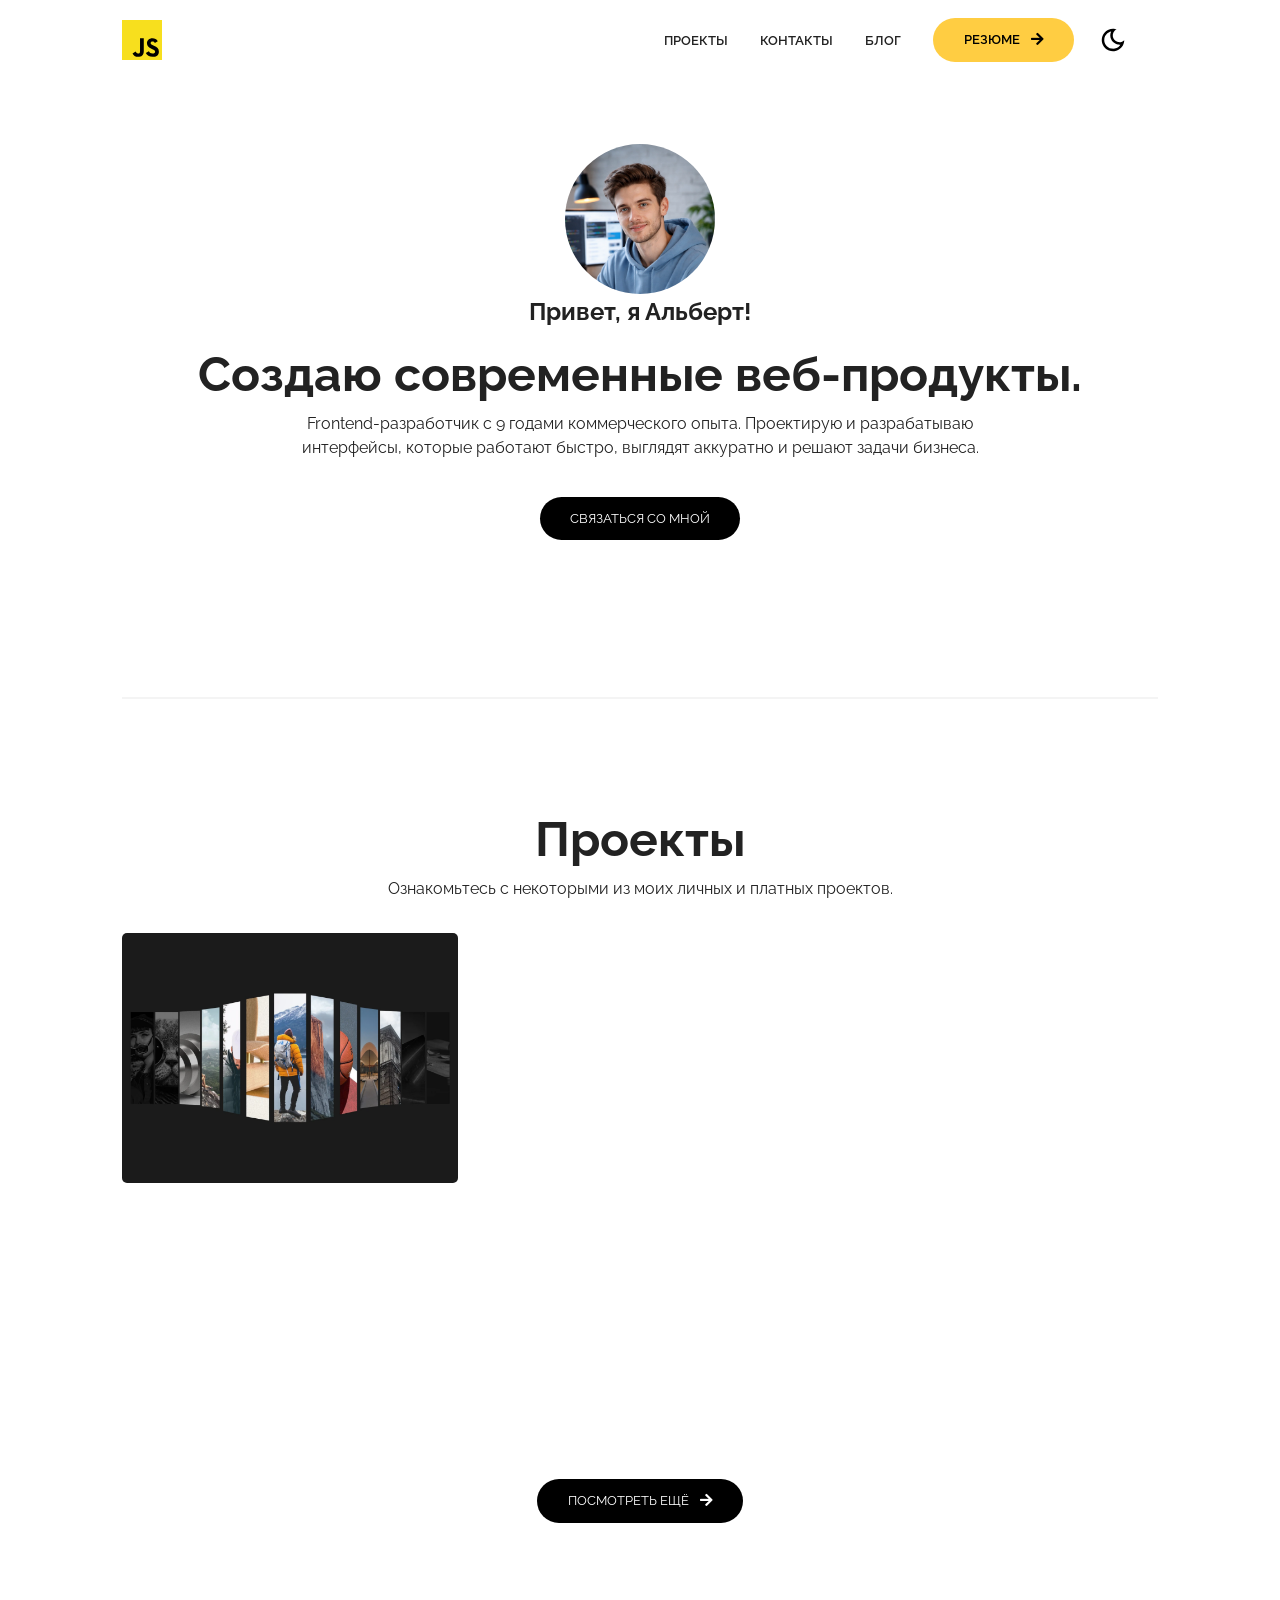
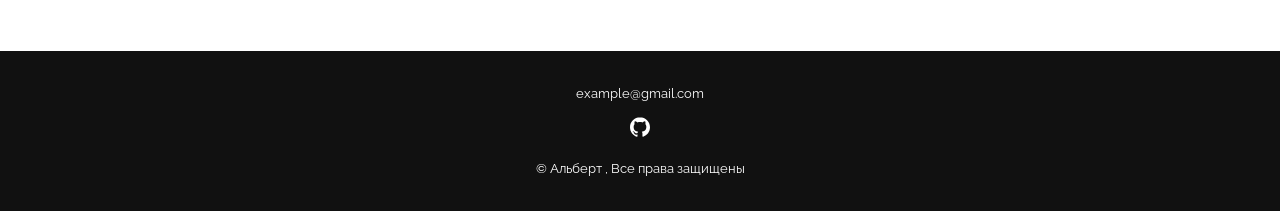
==== index.html @ a7bfbeb8 "projects page created" ====
<!DOCTYPE html>
<html lang="ru">
	<head>
		<meta charset="UTF-8" />
		<meta http-equiv="X-UA-Compatible" content="IE=edge" />
		<meta name="viewport" content="width=device-width, initial-scale=1.0" />
		<!-- Primary Meta Tags -->
		<title>Alberts Portfolio</title>
		<meta name="title" content="Alberts Portfolio" />
		<meta
			name="description"
			content="Build or customize your portfolio website using this super easy template. Free to use if you are a member of the community or a contributor to this project"
		/>

		<!-- Link -->
		<link rel="icon" type="image/png" href="./assets/favicon/favicon-96x96.png" sizes="96x96" />
		<link rel="icon" type="image/svg+xml" href="./assets/favicon/favicon.svg" />
		<link rel="shortcut icon" href="/favicon.ico" />
		<link rel="apple-touch-icon" sizes="180x180" href="./assets/favicon/apple-touch-icon.png" />
		<meta name="apple-mobile-web-app-title" content="Alberts Portfolio" />
		<link rel="manifest" href="./assets/favicon/site.webmanifest" />
		<link
			rel="stylesheet"
			href="https://use.fontawesome.com/releases/v5.15.4/css/all.css"
			integrity="sha384-DyZ88mC6Up2uqS4h/KRgHuoeGwBcD4Ng9SiP4dIRy0EXTlnuz47vAwmeGwVChigm"
			crossorigin="anonymous"
		/>
		<link rel="stylesheet" href="css/style.css" />
		<link rel="stylesheet" href="css/utilities.css" />
	</head>
	<body>
		<header id="hero">
			<!-- Navbar -->
			<nav class="navbar">
				<div class="container">
					<!-- Logo -->
					<h1 id="logo">
						<a href="/"
							><img src="./assets/logo.svg" alt="Your Logo"
						/></a>
					</h1>
					<!-- Navbar links -->
					<ul class="nav-menu">
						<li><a class="nav-link" href="#projects">ПРОЕКТЫ</a></li>
						<li><a class="nav-link" href="#">КОНТАКТЫ</a></li>
						<li><a class="nav-link" href="#">БЛОГ</a></li>
						<li>
							<a
								class="nav-link btn btn-primary"
								href="/"
								>РЕЗЮМЕ <i class="fas fa-arrow-right"></i
							></a>
						</li>

						<!-- Toggle switch -->
						<div class="theme-switch">
							<input type="checkbox" id="switch" />
							<label class="toggle-icons" for="switch">
								<img class="moon" src="assets/moon.svg" />
								<img class="sun" src="assets/sun.svg" />
							</label>
						</div>
						<!-- Hamburger menu -->
					</ul>
					<div class="hamburger">
						<span class="bar"></span>
						<span class="bar"></span>
						<span class="bar"></span>
					</div>
				</div>
			</nav>

			<section class="header-container">
				<img
					class="profile-image"
					src="assets/profile-image.webp"
					alt=""
				/>
				<h1>Привет, я Альберт!</h1>

				<div class="content-text">
					<h2>Создаю современные веб-продукты.</h2>

					<p>
						Frontend-разработчик с 9 годами коммерческого опыта. Проектирую и разрабатываю интерфейсы, которые работают быстро, выглядят аккуратно и решают задачи бизнеса.
					</p>
				</div>
				<a
					href="https://github.com/418ert"
					class="btn btn-secondary"
					target="_blank"
					>Связаться со мной</a
				>
			</section>
		</header>

		<!-- Projects -->
		<section id="projects" class="project-container container">
			<div class="division"></div>
			<div class="content-text">
				<h2>Проекты</h2>
				<p>Ознакомьтесь с некоторыми из моих личных и платных проектов.</p>
			</div>

			<article class="project">
				<!-- Project 1 -->
				<div href="" class="card">
					<div class="project-info">
						<div class="project-bio">
							<h3>Gallery</h3>
							<p>HTML, CSS</p>
						</div>

						<div class="project-link">
							<a href="https://github.com/nextc0ders/natural_forest" target="_blank"><i class="fab fa-github"></i></a>
							<a href="https://nextc0ders.github.io/natural_forest/" target="_blank"><i class="fas fa-globe"></i></a>
						</div>
					</div>
				</div>

				<!-- Project 2 -->
				<div href="" class="card">
					<div class="project-info">
						<div class="project-bio">
							<h3>Project Two</h3>
							<p>React, Redux, SASS</p>
						</div>

						<div class="project-link">
							<a href="#" target="_blank"><i class="fab fa-github"></i></a>
							<a href="#" target="_blank"><i class="fas fa-globe"></i></a>
						</div>
					</div>
				</div>

				<!-- Porject 3 -->
				<div href="" class="card">
					<div class="project-info">
						<div class="project-bio">
							<h3>Project Three</h3>
							<p>React, Redux, SASS</p>
						</div>

						<div class="project-link">
							<a href="#" target="_blank"><i class="fab fa-github"></i></a>
							<a href="#" target="_blank"><i class="fas fa-globe"></i></a>
						</div>
					</div>
				</div>

				<!-- Project 4 -->
				<div href="" class="card">
					<div class="project-info">
						<div class="project-bio">
							<h3>Project Four</h3>
							<p>React, Redux, SASS</p>
						</div>

						<div class="project-link">
							<a href="#" target="_blank"><i class="fab fa-github"></i></a>
							<a href="#" target="_blank"><i class="fas fa-globe"></i></a>
						</div>
					</div>
				</div>

				<!-- Project 5 -->
				<div href="" class="card">
					<div class="project-info">
						<div class="project-bio">
							<h3>Project Five</h3>
							<p>React, Redux, SASS</p>
						</div>

						<div class="project-link">
							<a href="#" target="_blank"><i class="fab fa-github"></i></a>
							<a href="#" target="_blank"><i class="fas fa-globe"></i></a>
						</div>
					</div>
				</div>

				<!-- Project 6 -->
				<div href="" class="card">
					<div class="project-info">
						<div class="project-bio">
							<h3>Project Six</h3>
							<p>React, Redux, SASS</p>
						</div>

						<div class="project-link">
							<a href="#" target="_blank"><i class="fab fa-github"></i></a>
							<a href="#" target="_blank"><i class="fas fa-globe"></i></a>
						</div>
					</div>
				</div>
			</article>

			<a href="/pages/projects.html" class="btn btn-secondary"
				target="_blank" >Посмотреть ещё <i class="fas fa-arrow-right"></i
			></a>
		</section>

		<footer id="footer">
			<div class="container">
				<a href="mailto:example@gmail.com">example@gmail.com</a>
				<!-- Social links -->
				<div class="social">
					<a href="https://github.com/418ert" target="_blank"><img src="./assets/github-icon.svg" alt="GitHub" /></a>
				</div>
				<p>&copy; Альберт <span id="datee"></span>, Все права защищены</p>
			</div>
		</footer>
		<script src="js/script.js"></script>
	</body>
</html>
---- css/style.css ----
/* This is the required project styling. Will contain essential CSS styles like:
   * Flex property
   * Grid layout
   * Cards and sections
*/

@import url(https://fonts.googleapis.com/css?family=Raleway:100,200,300,regular,500,600,700,800,900,100italic,200italic,300italic,italic,500italic,600italic,700italic,800italic,900italic);

/* variables */
:root {
  /* Colors */
  --primary-color: #ffcd42;
  --secondary-color: #ffd35c;
  --bg-primary: #ffffff;
  --text-color: #222222;
  --text-color-two: #ffffff;
  --bg-secondary: #000000;
  --card-background: #f4f4f4;
  --bg-secondary-two: #111111;

  --shadow: 0 10px 40px rgba(0, 0, 0, 0.2);

  /* Font Weight */
  --weight-small: 400;
  --weight-semibold: 600;
  --weight-bold: 800;

  /* Max width */
  --width-small: 600px;
  --width-medium: 1100px;
  --width-large: 1300px;
}

[data-theme="dark"] {
  --primary-color: #ffcd42;
  --secondary-color: #ffd35c;
  --bg-primary: #000000;
  --text-color: #ffffff;
  --text-color-two: #222222;
  --bg-secondary: #ffffff;
  --card-background: #111111;
  --bg-secondary-two: #f4f4f4;
  --shadow: 0 2px 10px rgba(95, 95, 95, 0.2);
}

html {
  font-size: 100%;
  scroll-behavior: smooth;
}

/* Reset default styling */
* {
  margin: 0;
  padding: 0;
  box-sizing: border-box;
}

ul {
  list-style: none;
}

a {
  text-decoration: none;
  color: var(--text-color);
}

/* Main styling */
body {
  background: var(--bg-primary);
  color: var(--text-color);
  font-family: "Raleway", sans-serif;
  line-height: 1.5;
}

/* Navbar */
.navbar {
  position: fixed;
  top: 0;
  left: 0;
  right: 0;
  z-index: 20;
  background: var(--bg-primary);
}

.navbar .container {
  display: flex;
  align-items: center;
  justify-content: space-between;
  z-index: 20;
  height: 80px;
  width: 100%;
}

.navbar .nav-menu {
  display: flex;
  align-items: center;
  background: var(--bg-primary);
}

.navbar .nav-link {
  margin: 0 1rem;
  font-size: 0.8rem;
  font-weight: var(--weight-semibold);
}

.navbar #logo img {
  display: block;
  width: 40px;
}

.navbar .btn {
  margin-right: 1.5rem;
}

.fas.fa-arrow-right {
  margin-left: 0.5rem;
  font-size: 0.9rem;
}

/* hamburger */
.hamburger {
  margin-bottom: 0.1rem;
  display: none;
}

.bar {
  display: block;
  width: 23px;
  height: 3px;
  margin: 4px auto;
  transition: all 0.3s ease-in-out;
  border-radius: 30px;
  background-color: var(--bg-secondary);
}

/* Hero section */
#hero {
  display: flex;
  flex-direction: column;
  height: 100%;
}

.profile-image {
  width: 150px;
  border-radius: 50%;
  animation: bounce 1s infinite alternate;
}

@keyframes bounce {
  from {
    transform: translateY(0px);
  }

  to {
    transform: translateY(-10px);
  }
}

.division {
  width: 100%;
  height: 2px;
  background-color: var(--card-background);
  margin: 5.5rem 0;
}
/* Projects */
#projects {
  display: flex;
  flex-direction: column;
  margin: 2rem auto 5rem;
}

#projects .btn {
  align-self: center;
  margin: 2rem 0;
}

.project {
  display: grid;
  grid-template-columns: repeat(3, 1fr);
  grid-auto-rows: minmax(250px, auto);
  grid-gap: 0.9rem;
}

.card .project-bio p {
  font-size: 0.83rem;
}

.card .project-bio h3 {
  font-size: 0.9rem;
}

.project-info {
  display: flex;
  justify-content: space-between;
  opacity: 0;
  position: relative;
  transition: 0.5s ease-in-out;
}

.project-bio {
  display: flex;
  flex-direction: column;
  justify-content: flex-end;
  position: relative;
  top: 160px;
  left: 10px;
}

/* Footer */
#footer {
  background: #111111;
}

#footer .container {
  display: flex;
  flex-direction: column;
  align-items: center;
  justify-content: center;
  color: #ffffff;
  min-height: 160px;
  text-align: center;
}

#footer a {
  font-size: 0.8rem;
  color: #fff;
}

#footer a:hover {
  opacity: 0.6;
}

#footer .social {
  margin: 0.9rem 0;
}

#footer .social img {
  width: 20px;
  height: 20px;
}

#footer .social a {
  margin: 0 0.5rem;
}

#footer p {
  font-size: 0.8rem;
}

/* Responsiveness */

@media (max-width: 1000px) {
  .project {
    display: grid;
    grid-template-columns: repeat(2, 1fr);
  }
}

@media (max-width: 768px) {
}

@media (max-width: 670px) {
  .navbar .nav-menu {
    position: fixed;
    right: -100vw;
    top: 4.5rem;
    flex-direction: column;
    width: calc(80% - 10px);
    transition: 0.3s;
    box-shadow: var(--shadow);
    padding: 2rem;
    border-radius: 5px;
    align-items: flex-start;
  }

  .navbar .btn {
    margin: 0;
    margin-top: 1rem;
  }

  .nav-menu.active {
    right: 20px;
  }

  .nav-menu .nav-link {
    font-size: 0.9rem;
    margin: 0 0.2rem;
  }

  .nav-menu li {
    margin-bottom: 0.5rem;
    width: 100%;
  }

  .nav-menu .btn {
    width: 100%;
    text-align: center;
    margin-top: 0.5rem;
  }

  .hamburger {
    display: block;
    cursor: pointer;
    padding: 0.2rem 0.4rem;
  }

  .hamburger.active {
    border: 1px dotted gray;
  }

  .hamburger.active .bar:nth-child(2) {
    opacity: 0;
  }

  .hamburger.active .bar:nth-child(1) {
    transform: translateY(6px) rotate(45deg);
  }

  .hamburger.active .bar:nth-child(3) {
    transform: translateY(-8px) rotate(-45deg);
  }
}

@media (max-width: 600px) {
  .project {
    display: grid;
    grid-template-columns: 1fr;
  }

  .header-container .btn {
    border-radius: 5px;
    width: 80%;
  }
}
---- css/utilities.css ----
/* ?This is where reusable styling of this template will be. 
   !Will contain things like:
   * Button styling
   * Background color styling
   * padding and margin
*/

.container {
  max-width: var(--width-medium);
  margin: 0 auto;
  padding: 1rem 2rem;
}

h1::selection,
h2::selection {
  color: #111;
  background: var(--primary-color);
}

/* Buttons */
.btn {
  display: inline-block;
  padding: 0.75rem 1.9rem;
  border-radius: 30px;
  text-transform: uppercase;
  font-size: 0.82rem;
  transition: 0.3s;
}

.btn-primary {
  background: var(--primary-color);
  color: #000000;
}

.btn-secondary {
  margin: 5px 0;
  background-color: var(--bg-secondary);
  color: var(--bg-primary);
}

/* add hover to resume button */
.btn-primary:hover {
  background: var(--secondary-color);
}

/* Dark mode toggle */
#switch {
  display: none;
}

.toggle-icons {
  display: flex;
  justify-content: space-between;
  align-items: center;
  cursor: pointer;
}

.toggle-icons > img {
  transition: 0.6s cubic-bezier(0.23, 1, 0.32, 1);
  width: 30px;
}

.moon {
  transform: rotate(10deg);
}

#switch:checked + .toggle-icons .moon {
  transform: rotate(250deg);
}

#switch:checked + .toggle-icons .sun {
  transform: rotate(100deg);
}

/* Header Container */
.header-container {
  display: flex;
  flex-direction: column;
  align-items: center;
  justify-content: center;
  margin-top: 8rem;
  padding: 1rem;
}

.header-container > div {
  margin-top: 1rem;
}

.content-text {
  text-align: center;
  margin: 1.5rem 0;
}

.content-text h2 {
  font-size: 3rem;
  line-height: 1.2;
  transition: 0.2s ease-in-out;
}

.content-text p {
  padding: 0.5rem;
  margin: 0 auto;
  max-width: 700px;
}

/* Project cards */
.card {
  padding: 1rem;
  background: var(--card-background);
  color: #ffffff;
  border-radius: 5px;
  transition: 0.4s ease-in-out;
  cursor: pointer;
}

.card a {
  color: #ffffff;
  transition: 0.25s ease-in-out;
  font-size: 1.1rem;
  margin-right: 0.3rem;
}

.card a:hover {
  color: var(--primary-color);
}

.card:hover {
  box-shadow: inset 0 100px 1000px 10px rgba(0, 0, 0, 0.8);
}

.card:hover .project-info {
  opacity: 1;
}

/* Project Images */

/* project 1 */
.card:nth-child(1) {
  background: url(../assets/project/gallery.webp) center center/cover;
}

/* Project 2 */
.card:nth-child(2) {
  background: url(../assets/project/project-two.png) center center/cover;
}

/* Project 3 */
.card:nth-child(3) {
  background: url(../assets/project/project-three.png) center center/cover;
}

/* Project 4 */
.card:nth-child(4) {
  background: url(../assets/project/project-four.png) center center/cover;
}

/* Project 5 */
.card:nth-child(5) {
  background: url(../assets/project/project-five.png) center center/cover;
}

/* Project 6 */
.card:nth-child(6) {
  background: url(../assets/project/project-six.png) center center/cover;
}

/* Media Queries */
@media (max-width: 768px) {
  .header-container {
    margin-top: 7rem;
    text-align: center;
  }

  .content-text h2 {
    font-size: 2.5rem;
  }
}
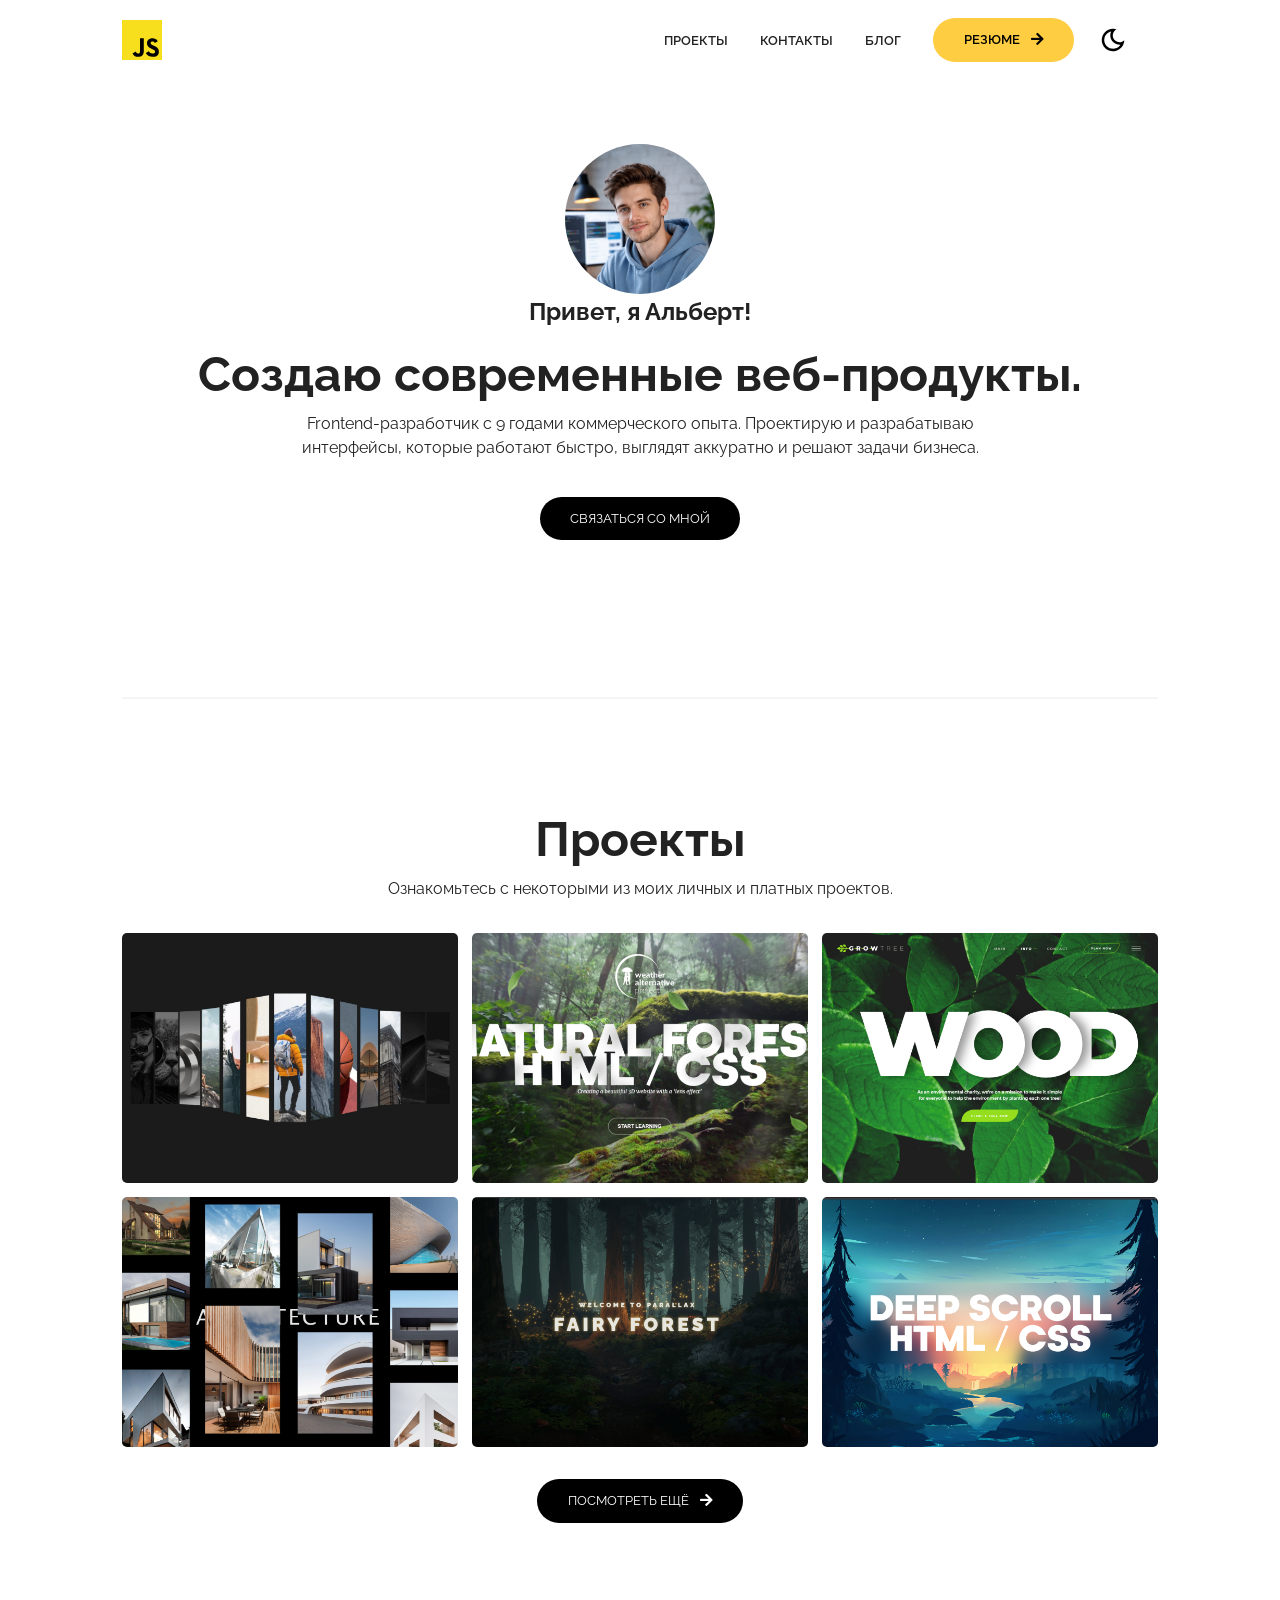
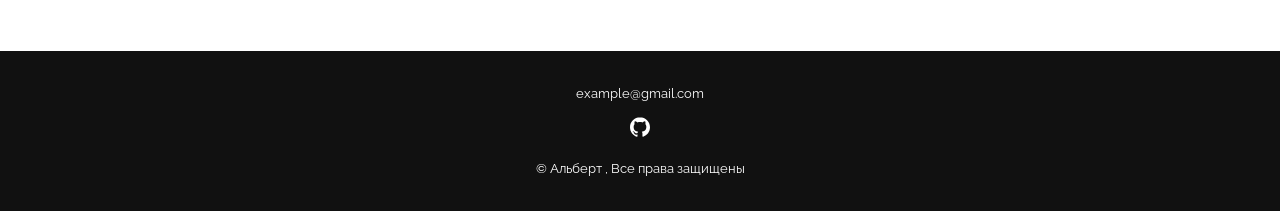
==== commit 506ef201: "update images, code fix" ====
--- a/index.html
+++ b/index.html
@@ -41,9 +41,9 @@
 					</h1>
 					<!-- Navbar links -->
 					<ul class="nav-menu">
-						<li><a class="nav-link" href="#projects">ПРОЕКТЫ</a></li>
-						<li><a class="nav-link" href="#">КОНТАКТЫ</a></li>
-						<li><a class="nav-link" href="#">БЛОГ</a></li>
+						<li><a class="nav-link" href="/#projects">ПРОЕКТЫ</a></li>
+						<li><a class="nav-link" href="/pages/contacts.html">КОНТАКТЫ</a></li>
+						<li><a class="nav-link" href="/pages/blog.html">БЛОГ</a></li>
 						<li>
 							<a
 								class="nav-link btn btn-primary"
@@ -56,8 +56,8 @@
 						<div class="theme-switch">
 							<input type="checkbox" id="switch" />
 							<label class="toggle-icons" for="switch">
-								<img class="moon" src="assets/moon.svg" />
-								<img class="sun" src="assets/sun.svg" />
+								<img class="moon" src="assets/moon.svg"  alt="icon"/>
+								<img class="sun" src="assets/sun.svg"  alt="icon"/>
 							</label>
 						</div>
 						<!-- Hamburger menu -->
@@ -112,33 +112,33 @@
 						</div>
 
 						<div class="project-link">
+							<a href="#" target="_blank"><i class="fab fa-github"></i></a>
+							<a href="#" target="_blank"><i class="fas fa-globe"></i></a>
+						</div>
+					</div>
+				</div>
+
+				<!-- Project 2 -->
+				<div href="" class="card">
+					<div class="project-info">
+						<div class="project-bio">
+							<h3>Natural Forest</h3>
+							<p>HTML, CSS, JS</p>
+						</div>
+
+						<div class="project-link">
 							<a href="https://github.com/nextc0ders/natural_forest" target="_blank"><i class="fab fa-github"></i></a>
 							<a href="https://nextc0ders.github.io/natural_forest/" target="_blank"><i class="fas fa-globe"></i></a>
 						</div>
 					</div>
 				</div>
 
-				<!-- Project 2 -->
-				<div href="" class="card">
-					<div class="project-info">
-						<div class="project-bio">
-							<h3>Project Two</h3>
-							<p>React, Redux, SASS</p>
-						</div>
-
-						<div class="project-link">
-							<a href="#" target="_blank"><i class="fab fa-github"></i></a>
-							<a href="#" target="_blank"><i class="fas fa-globe"></i></a>
-						</div>
-					</div>
-				</div>
-
 				<!-- Porject 3 -->
 				<div href="" class="card">
 					<div class="project-info">
 						<div class="project-bio">
-							<h3>Project Three</h3>
-							<p>React, Redux, SASS</p>
+							<h3>Parallax</h3>
+							<p>HTML, CSS, JS, Swiper</p>
 						</div>
 
 						<div class="project-link">
@@ -152,8 +152,8 @@
 				<div href="" class="card">
 					<div class="project-info">
 						<div class="project-bio">
-							<h3>Project Four</h3>
-							<p>React, Redux, SASS</p>
+							<h3>Draggable Gallery</h3>
+							<p>HTML, CSS, JS, GSAP</p>
 						</div>
 
 						<div class="project-link">
@@ -167,8 +167,8 @@
 				<div href="" class="card">
 					<div class="project-info">
 						<div class="project-bio">
-							<h3>Project Five</h3>
-							<p>React, Redux, SASS</p>
+							<h3>Fairy Forest</h3>
+							<p>HTML, CSS, JS</p>
 						</div>
 
 						<div class="project-link">
@@ -182,8 +182,8 @@
 				<div href="" class="card">
 					<div class="project-info">
 						<div class="project-bio">
-							<h3>Project Six</h3>
-							<p>React, Redux, SASS</p>
+							<h3>3D Deep Scroll</h3>
+							<p>HTML, CSS</p>
 						</div>
 
 						<div class="project-link">
--- a/css/utilities.css
+++ b/css/utilities.css
@@ -136,32 +136,52 @@
 
 /* project 1 */
 .card:nth-child(1) {
-  background: url(../assets/project/gallery.webp) center center/cover;
+	background: url(../assets/project/1.webp) center center/cover;
 }
 
 /* Project 2 */
 .card:nth-child(2) {
-  background: url(../assets/project/project-two.png) center center/cover;
+	background: url(../assets/project/2.webp) center center/cover;
 }
 
 /* Project 3 */
 .card:nth-child(3) {
-  background: url(../assets/project/project-three.png) center center/cover;
+	background: url(../assets/project/3.webp) center center/cover;
 }
 
 /* Project 4 */
 .card:nth-child(4) {
-  background: url(../assets/project/project-four.png) center center/cover;
+	background: url(../assets/project/4.webp) center center/cover;
 }
 
 /* Project 5 */
 .card:nth-child(5) {
-  background: url(../assets/project/project-five.png) center center/cover;
+	background: url(../assets/project/5.webp) center center/cover;
 }
 
 /* Project 6 */
 .card:nth-child(6) {
-  background: url(../assets/project/project-six.png) center center/cover;
+	background: url(../assets/project/6.webp) center center/cover;
+}
+
+/* Project 7 */
+.card:nth-child(7) {
+	background: url(../assets/project/7.webp) center center/cover;
+}
+
+/* Project 8 */
+.card:nth-child(8) {
+	background: url(../assets/project/8.webp) center center/cover;
+}
+
+/* Project 9 */
+.card:nth-child(9) {
+	background: url(../assets/project/9.webp) center center/cover;
+}
+
+/* Project 10 */
+.card:nth-child(10) {
+	background: url(../assets/project/10.webp) center center/cover;
 }
 
 /* Media Queries */
